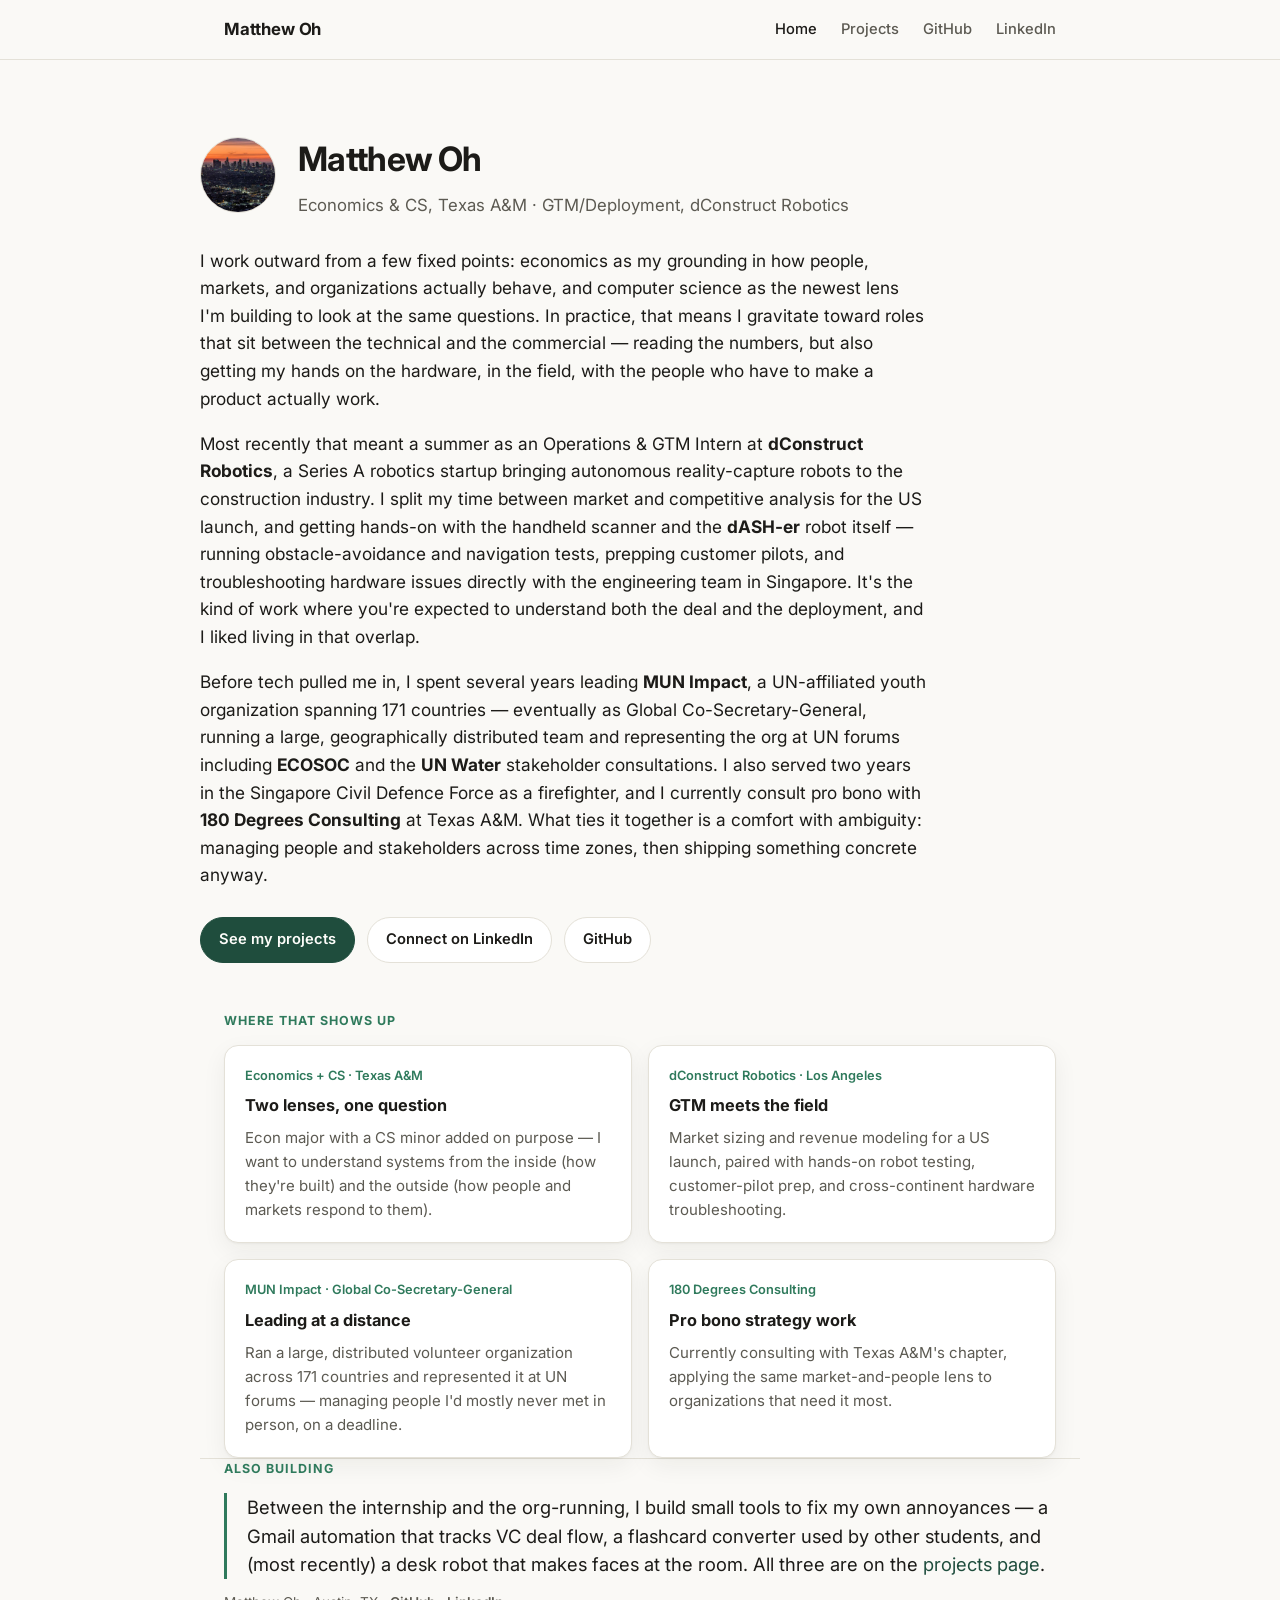
==== index.html @ 8cfd305f "Replace emoji data-URI favicon with d.ASH-er icon Co-Authored-By: Claude Sonnet 5 <noreply@anthropic" ====
<!doctype html>
<html lang="en">
<head>
<meta charset="utf-8" />
<meta name="viewport" content="width=device-width, initial-scale=1" />
<title>Matthew Oh</title>
<meta name="description" content="Matthew Oh — Economics & CS at Texas A&M, GTM/deployment work at dConstruct Robotics, global leadership at MUN Impact." />
<link rel="icon" type="image/png" href="assets/img/favicon.png" />
<link rel="preconnect" href="https://fonts.googleapis.com">
<link rel="preconnect" href="https://fonts.gstatic.com" crossorigin>
<link href="https://fonts.googleapis.com/css2?family=Inter:wght@400;500;600;700&display=swap" rel="stylesheet">
<link rel="stylesheet" href="assets/css/style.css" />
</head>
<body>

<nav class="site-nav">
  <div class="wrap">
    <a class="brand" href="index.html">Matthew Oh</a>
    <div class="nav-links">
      <a class="active" href="index.html">Home</a>
      <a href="projects.html">Projects</a>
      <a class="icon-link" href="https://github.com/mohjique" target="_blank" rel="noopener">GitHub</a>
      <a class="icon-link" href="https://www.linkedin.com/in/matthewohjk/" target="_blank" rel="noopener">LinkedIn</a>
    </div>
  </div>
</nav>

<header class="hero wrap">
  <div class="hero-top">
    <img class="avatar" src="assets/img/avatar.jpg" alt="Matthew Oh" />
    <div>
      <h1>Matthew Oh</h1>
      <p class="tagline">Economics &amp; CS, Texas A&amp;M · GTM/Deployment, dConstruct Robotics</p>
    </div>
  </div>

  <p class="lede">
    I work outward from a few fixed points: economics as my grounding in how people, markets,
    and organizations actually behave, and computer science as the newest lens I'm building to
    look at the same questions. In practice, that means I gravitate toward roles that sit
    between the technical and the commercial &mdash; reading the numbers, but also getting my
    hands on the hardware, in the field, with the people who have to make a product actually
    work.
  </p>

  <p class="lede">
    Most recently that meant a summer as an Operations &amp; GTM Intern at
    <strong>dConstruct Robotics</strong>, a Series&nbsp;A robotics startup bringing autonomous
    reality-capture robots to the construction industry. I split my time between market and
    competitive analysis for the US launch, and getting hands-on with the handheld scanner and
    the <strong>dASH-er</strong> robot itself &mdash; running obstacle-avoidance and navigation
    tests, prepping customer pilots, and troubleshooting hardware issues directly with the
    engineering team in Singapore. It's the kind of work where you're expected to understand
    both the deal and the deployment, and I liked living in that overlap.
  </p>

  <p class="lede">
    Before tech pulled me in, I spent several years leading <strong>MUN Impact</strong>, a
    UN-affiliated youth organization spanning 171 countries &mdash; eventually as Global
    Co-Secretary-General, running a large, geographically distributed team and representing the
    org at UN forums including <strong>ECOSOC</strong> and the <strong>UN Water</strong>
    stakeholder consultations. I also served two years in the Singapore Civil Defence Force as a
    firefighter, and I currently consult pro bono with <strong>180&nbsp;Degrees Consulting</strong>
    at Texas A&amp;M. What ties it together is a comfort with ambiguity: managing people and
    stakeholders across time zones, then shipping something concrete anyway.
  </p>

  <div class="cta-row">
    <a class="btn primary" href="projects.html">See my projects</a>
    <a class="btn" href="https://www.linkedin.com/in/matthewohjk/" target="_blank" rel="noopener">Connect on LinkedIn</a>
    <a class="btn" href="https://github.com/mohjique" target="_blank" rel="noopener">GitHub</a>
  </div>
</header>

<section class="wrap">
  <p class="section-label">Where that shows up</p>
  <div class="grid">
    <div class="card">
      <span class="meta">Economics + CS &middot; Texas A&amp;M</span>
      <h3>Two lenses, one question</h3>
      <p>Econ major with a CS minor added on purpose &mdash; I want to understand systems from the
      inside (how they're built) and the outside (how people and markets respond to them).</p>
    </div>
    <div class="card">
      <span class="meta">dConstruct Robotics &middot; Los Angeles</span>
      <h3>GTM meets the field</h3>
      <p>Market sizing and revenue modeling for a US launch, paired with hands-on robot testing,
      customer-pilot prep, and cross-continent hardware troubleshooting.</p>
    </div>
    <div class="card">
      <span class="meta">MUN Impact &middot; Global Co-Secretary-General</span>
      <h3>Leading at a distance</h3>
      <p>Ran a large, distributed volunteer organization across 171 countries and represented it
      at UN forums &mdash; managing people I'd mostly never met in person, on a deadline.</p>
    </div>
    <div class="card">
      <span class="meta">180 Degrees Consulting</span>
      <h3>Pro bono strategy work</h3>
      <p>Currently consulting with Texas A&amp;M's chapter, applying the same market-and-people
      lens to organizations that need it most.</p>
    </div>
  </div>
</section>

<section class="wrap">
  <p class="section-label">Also building</p>
  <p class="pull">
    Between the internship and the org-running, I build small tools to fix my own annoyances
    &mdash; a Gmail automation that tracks VC deal flow, a flashcard converter used by other
    students, and (most recently) a desk robot that makes faces at the room. All three are on
    the <a href="projects.html">projects page</a>.
  </p>
</section>

<footer class="wrap">
  <p>Matthew Oh &middot; Austin, TX &middot;
    <a href="https://github.com/mohjique" target="_blank" rel="noopener">GitHub</a> &middot;
    <a href="https://www.linkedin.com/in/matthewohjk/" target="_blank" rel="noopener">LinkedIn</a>
  </p>
</footer>

</body>
</html>
---- assets/css/style.css ----
/* ---------- Design tokens ---------- */
:root {
  --bg: #faf9f6;
  --bg-alt: #f1efe9;
  --surface: #ffffff;
  --border: #e4e1d8;
  --text: #1c1b18;
  --text-muted: #5c5a52;
  --accent: #1f4d3d;
  --accent-bright: #2f7a5c;
  --accent-soft: #e7efe9;
  --tag-bg: #eeece3;
  --shadow: 0 1px 2px rgba(28, 27, 24, 0.04), 0 8px 24px rgba(28, 27, 24, 0.06);
  --radius: 14px;
  --max-w: 880px;
  font-size: 16px;
}

@media (prefers-color-scheme: dark) {
  :root {
    --bg: #14140f;
    --bg-alt: #191a15;
    --surface: #1d1e18;
    --border: #303228;
    --text: #ece9e0;
    --text-muted: #a7a495;
    --accent: #8fd6b4;
    --accent-bright: #b3e6c8;
    --accent-soft: #1f2b22;
    --tag-bg: #262820;
    --shadow: 0 1px 2px rgba(0, 0, 0, 0.3), 0 8px 24px rgba(0, 0, 0, 0.35);
  }
}

* { box-sizing: border-box; }

html { scroll-behavior: smooth; }

body {
  margin: 0;
  background: var(--bg);
  color: var(--text);
  font-family: "Inter", -apple-system, BlinkMacSystemFont, "Segoe UI", Roboto, sans-serif;
  line-height: 1.6;
  -webkit-font-smoothing: antialiased;
}

a { color: var(--accent); text-decoration: none; }
a:hover { color: var(--accent-bright); }

img { max-width: 100%; display: block; }

.wrap {
  max-width: var(--max-w);
  margin: 0 auto;
  padding: 0 24px;
}

/* ---------- Nav ---------- */
.site-nav {
  position: sticky;
  top: 0;
  z-index: 10;
  background: color-mix(in srgb, var(--bg) 88%, transparent);
  backdrop-filter: blur(10px);
  border-bottom: 1px solid var(--border);
}

.site-nav .wrap {
  display: flex;
  align-items: center;
  justify-content: space-between;
  padding-top: 16px;
  padding-bottom: 16px;
}

.brand {
  font-weight: 700;
  font-size: 1.05rem;
  color: var(--text);
  letter-spacing: -0.01em;
}

.nav-links {
  display: flex;
  align-items: center;
  gap: 24px;
  font-size: 0.92rem;
  font-weight: 500;
}

.nav-links a { color: var(--text-muted); }
.nav-links a.active,
.nav-links a:hover { color: var(--text); }

.nav-links .icon-link {
  display: inline-flex;
  align-items: center;
  gap: 6px;
}

/* ---------- Hero ---------- */
.hero {
  padding: 72px 0 48px;
}

.hero-top {
  display: flex;
  align-items: center;
  gap: 22px;
  margin-bottom: 28px;
}

.avatar {
  width: 76px;
  height: 76px;
  border-radius: 50%;
  border: 1px solid var(--border);
  object-fit: cover;
}

.hero h1 {
  font-size: 2.1rem;
  margin: 0 0 6px;
  letter-spacing: -0.02em;
}

.tagline {
  color: var(--text-muted);
  font-size: 1.05rem;
  margin: 0;
}

.hero p.lede {
  font-size: 1.08rem;
  max-width: 66ch;
}

.hero .cta-row {
  display: flex;
  gap: 12px;
  flex-wrap: wrap;
  margin-top: 28px;
}

.btn {
  display: inline-flex;
  align-items: center;
  gap: 8px;
  padding: 10px 18px;
  border-radius: 999px;
  font-weight: 600;
  font-size: 0.92rem;
  border: 1px solid var(--border);
  color: var(--text);
  background: var(--surface);
  transition: border-color 0.15s ease, transform 0.15s ease;
}

.btn:hover { border-color: var(--accent-bright); color: var(--text); transform: translateY(-1px); }

.btn.primary {
  background: var(--accent);
  border-color: var(--accent);
  color: #fdfdfa;
}

.btn.primary:hover { background: var(--accent-bright); border-color: var(--accent-bright); color: #10120e; }

/* ---------- Sections ---------- */
section { padding: 40px 0; }
section + section { border-top: 1px solid var(--border); }

.section-label {
  text-transform: uppercase;
  letter-spacing: 0.08em;
  font-size: 0.78rem;
  font-weight: 700;
  color: var(--accent-bright);
  margin: 0 0 14px;
}

h2 {
  font-size: 1.4rem;
  letter-spacing: -0.01em;
  margin: 0 0 18px;
}

/* ---------- Highlight grid (index) ---------- */
.grid {
  display: grid;
  grid-template-columns: repeat(2, 1fr);
  gap: 16px;
}

.card {
  background: var(--surface);
  border: 1px solid var(--border);
  border-radius: var(--radius);
  padding: 20px;
  box-shadow: var(--shadow);
}

.card h3 {
  margin: 0 0 8px;
  font-size: 1.02rem;
}

.card p {
  margin: 0;
  color: var(--text-muted);
  font-size: 0.94rem;
}

.card .meta {
  display: block;
  font-size: 0.8rem;
  color: var(--accent-bright);
  font-weight: 600;
  margin-bottom: 6px;
}

/* ---------- Pull quote ---------- */
.pull {
  font-size: 1.15rem;
  line-height: 1.55;
  color: var(--text);
  border-left: 3px solid var(--accent-bright);
  padding-left: 20px;
  margin: 8px 0;
}

/* ---------- Project cards (projects.html) ---------- */
.project-card {
  background: var(--surface);
  border: 1px solid var(--border);
  border-radius: var(--radius);
  padding: 26px;
  box-shadow: var(--shadow);
  margin-bottom: 20px;
}

.project-card .project-head {
  display: flex;
  align-items: baseline;
  justify-content: space-between;
  gap: 12px;
  flex-wrap: wrap;
  margin-bottom: 8px;
}

.project-card h3 { margin: 0; font-size: 1.15rem; }

.project-card .links {
  font-size: 0.86rem;
  font-weight: 600;
  white-space: nowrap;
}

.project-card p { color: var(--text-muted); margin: 0 0 12px; }
.project-card p:last-of-type { margin-bottom: 0; }

.tags {
  display: flex;
  flex-wrap: wrap;
  gap: 8px;
  margin-top: 14px;
}

.tag {
  background: var(--tag-bg);
  color: var(--text-muted);
  font-size: 0.76rem;
  font-weight: 600;
  padding: 4px 10px;
  border-radius: 999px;
}

.stat {
  font-size: 0.8rem;
  color: var(--accent-bright);
  font-weight: 600;
}

.tag {
  display: inline-flex;
  align-items: center;
  gap: 4px;
}

.tag svg { fill: currentColor; }

.tag-telegram { color: #229ed9; }

/* ---------- Live embeds (projects.html) ---------- */
.embed-wrap {
  border: 1px solid var(--border);
  border-radius: 10px;
  overflow: hidden;
  margin: 16px 0 8px;
  background: var(--bg-alt);
}

.embed-wrap iframe {
  width: 100%;
  height: 360px;
  border: 0;
  display: block;
}

.embed-caption {
  font-size: 0.8rem;
  margin: 0 0 18px;
}

.embed-caption a { font-weight: 600; }

.telegram-cta {
  background: #229ed9;
  border-color: #229ed9;
  color: #fdfdfa;
  margin-bottom: 18px;
}

.telegram-cta svg { fill: currentColor; }

.telegram-cta:hover {
  background: #1c86ba;
  border-color: #1c86ba;
  color: #fdfdfa;
}

/* ---------- Dasher gallery ---------- */
.dasher-intro { color: var(--text-muted); margin-bottom: 20px; max-width: 68ch; }

.dasher-grid {
  display: grid;
  grid-template-columns: repeat(4, 1fr);
  gap: 12px;
}

.dasher-tile {
  background: var(--surface);
  border: 1px solid var(--border);
  border-radius: 12px;
  overflow: hidden;
  box-shadow: var(--shadow);
}

.dasher-tile img { width: 100%; height: auto; background: var(--bg-alt); }

.dasher-tile .label {
  padding: 8px 10px;
  font-size: 0.76rem;
  font-weight: 600;
  color: var(--text-muted);
  text-align: center;
}

.dasher-photos {
  display: grid;
  grid-template-columns: repeat(2, 1fr);
  gap: 12px;
  margin-top: 12px;
}

.dasher-photos img {
  width: 100%;
  height: auto;
  border: 1px solid var(--border);
  border-radius: 12px;
  box-shadow: var(--shadow);
  background: var(--bg-alt);
}

/* ---------- Featured-in list ---------- */
.feature-item {
  display: flex;
  gap: 16px;
  padding: 18px 0;
  border-bottom: 1px solid var(--border);
}

.feature-item:last-child { border-bottom: none; }

.feature-date {
  flex: 0 0 64px;
  color: var(--text-muted);
  font-size: 0.82rem;
  font-weight: 600;
  padding-top: 2px;
}

.feature-body h3 { margin: 0 0 4px; font-size: 1rem; }
.feature-body p { margin: 0; color: var(--text-muted); font-size: 0.92rem; }
.feature-body .src { font-size: 0.78rem; color: var(--accent-bright); font-weight: 600; }

/* ---------- Footer ---------- */
footer {
  padding: 36px 0 64px;
  color: var(--text-muted);
  font-size: 0.85rem;
}

footer a { color: var(--text-muted); font-weight: 600; }
footer a:hover { color: var(--accent-bright); }

/* ---------- Responsive ---------- */
@media (max-width: 640px) {
  .hero { padding: 48px 0 32px; }
  .hero h1 { font-size: 1.7rem; }
  .grid { grid-template-columns: 1fr; }
  .dasher-grid { grid-template-columns: repeat(2, 1fr); }
  .hero-top { gap: 16px; }
  .avatar { width: 60px; height: 60px; }
  .embed-wrap iframe { height: 280px; }
}
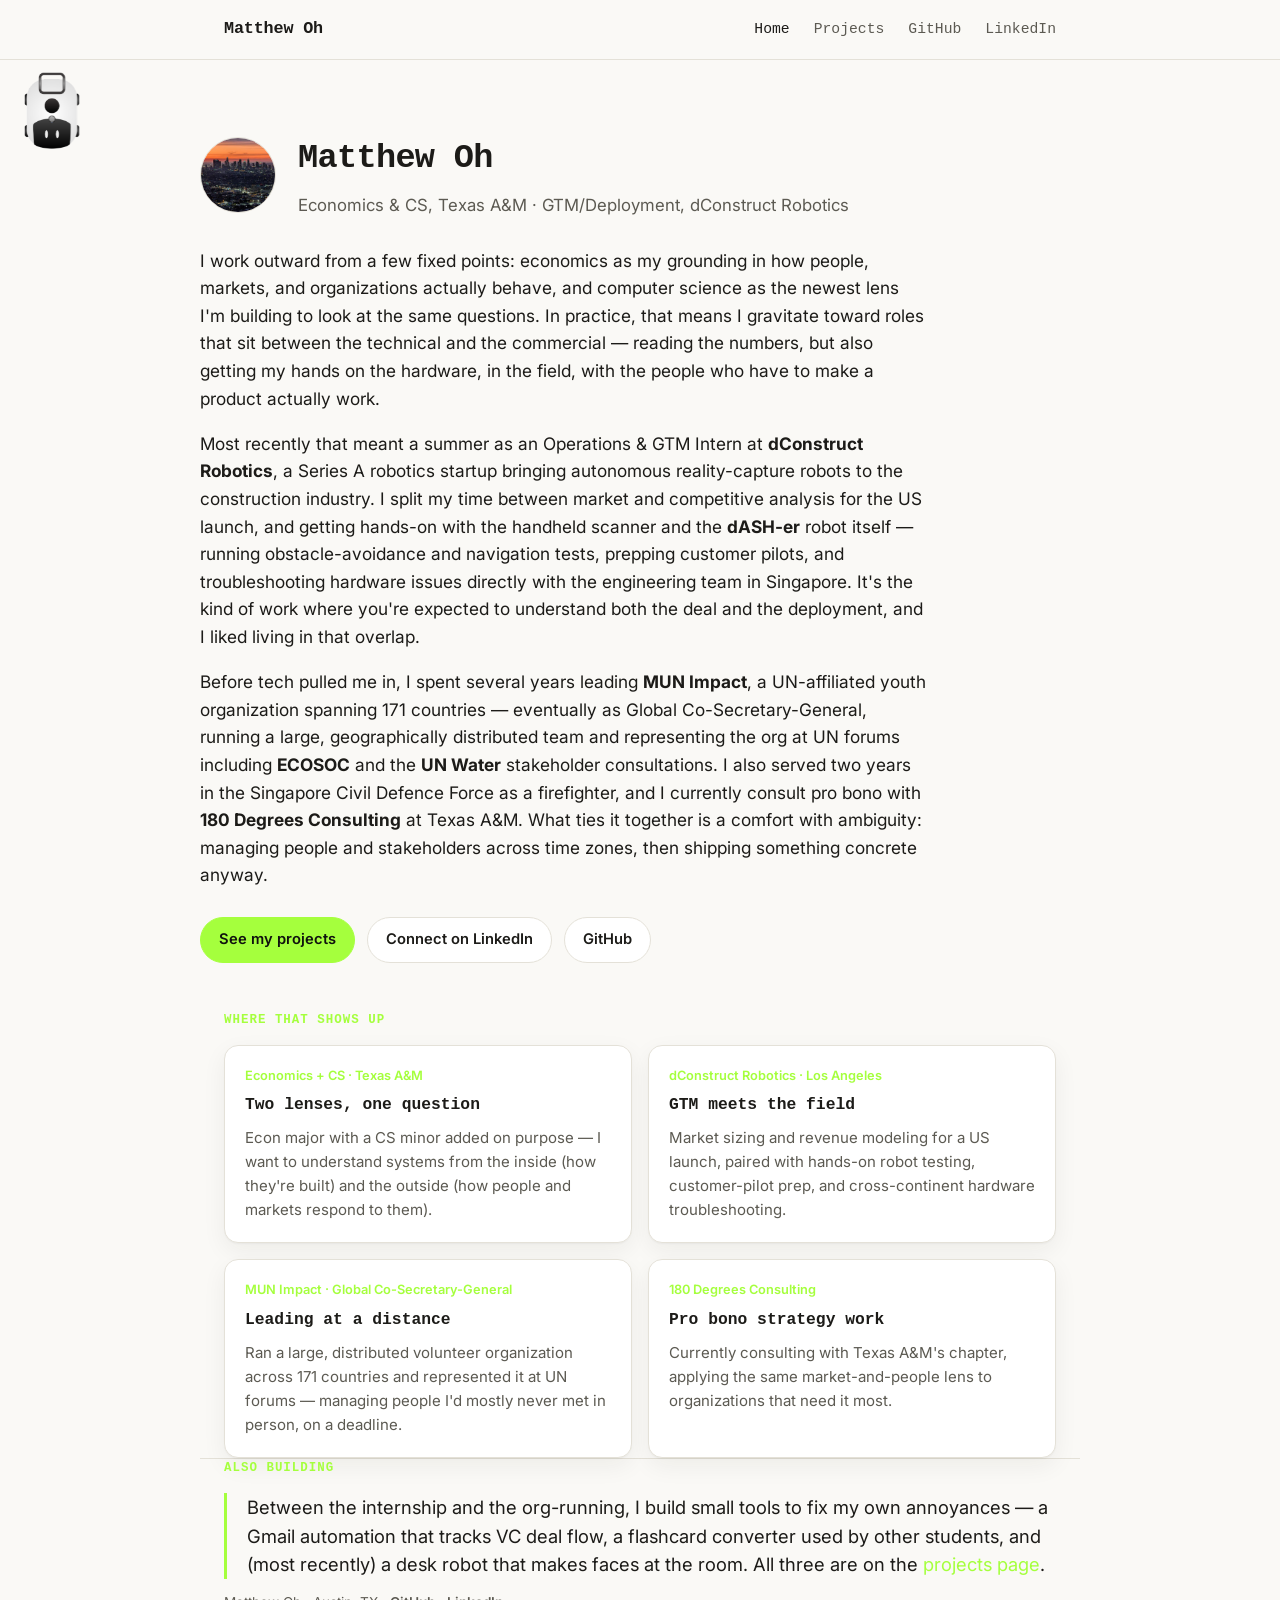
==== commit 7ddcb9d8: "Add wandering d.ASH-er sprite to page backgrounds A small fixed-position sprite that roams the viewp" ====
--- a/index.html
+++ b/index.html
@@ -12,6 +12,10 @@
 <link rel="stylesheet" href="assets/css/style.css" />
 </head>
 <body>
+
+<div id="dasher-buddy" class="dasher-buddy" aria-hidden="true">
+  <img class="dasher-buddy-sprite" src="assets/img/sprite.png" alt="" />
+</div>
 
 <nav class="site-nav">
   <div class="wrap">
@@ -119,5 +123,6 @@
   </p>
 </footer>
 
+<script src="assets/js/dasher-buddy.js" defer></script>
 </body>
 </html>
--- a/assets/css/style.css
+++ b/assets/css/style.css
@@ -6,8 +6,8 @@
   --border: #e4e1d8;
   --text: #1c1b18;
   --text-muted: #5c5a52;
-  --accent: #1f4d3d;
-  --accent-bright: #2f7a5c;
+  --accent: #a5ff3d;
+  --accent-bright: #a5ff3d;
   --accent-soft: #e7efe9;
   --tag-bg: #eeece3;
   --shadow: 0 1px 2px rgba(28, 27, 24, 0.04), 0 8px 24px rgba(28, 27, 24, 0.06);
@@ -24,8 +24,8 @@
     --border: #303228;
     --text: #ece9e0;
     --text-muted: #a7a495;
-    --accent: #8fd6b4;
-    --accent-bright: #b3e6c8;
+    --accent: #2fff00;
+    --accent-bright: #2fff00;
     --accent-soft: #1f2b22;
     --tag-bg: #262820;
     --shadow: 0 1px 2px rgba(0, 0, 0, 0.3), 0 8px 24px rgba(0, 0, 0, 0.35);
@@ -47,6 +47,8 @@
 
 a { color: var(--accent); text-decoration: none; }
 a:hover { color: var(--accent-bright); }
+
+h1, h2, h3 { font-family: "Courier New", Courier, monospace; }
 
 img { max-width: 100%; display: block; }
 
@@ -75,23 +77,27 @@
 }
 
 .brand {
+  font-family: "Courier New", Courier, monospace;
   font-weight: 700;
   font-size: 1.05rem;
   color: var(--text);
   letter-spacing: -0.01em;
 }
 
+.brand:hover { color: var(--accent); }
+
 .nav-links {
   display: flex;
   align-items: center;
   gap: 24px;
+  font-family: "Courier New", Courier, monospace;
   font-size: 0.92rem;
   font-weight: 500;
 }
 
 .nav-links a { color: var(--text-muted); }
-.nav-links a.active,
-.nav-links a:hover { color: var(--text); }
+.nav-links a.active { color: var(--text); }
+.nav-links a:hover { color: var(--accent); }
 
 .nav-links .icon-link {
   display: inline-flex;
@@ -136,6 +142,18 @@
   max-width: 66ch;
 }
 
+/* .hero's padding shorthand zeroes out .wrap's 24px side padding on this
+   element; restore it so the header lines up with everything else in .wrap
+   (section labels, and .project-card's outer edge, which has no side margin) */
+.projects-hero {
+  padding-left: 24px;
+  padding-right: 24px;
+}
+
+.projects-hero p.lede {
+  max-width: none;
+}
+
 .hero .cta-row {
   display: flex;
   gap: 12px;
@@ -162,7 +180,7 @@
 .btn.primary {
   background: var(--accent);
   border-color: var(--accent);
-  color: #fdfdfa;
+  color: #10120e;
 }
 
 .btn.primary:hover { background: var(--accent-bright); border-color: var(--accent-bright); color: #10120e; }
@@ -172,6 +190,7 @@
 section + section { border-top: 1px solid var(--border); }
 
 .section-label {
+  font-family: "Courier New", Courier, monospace;
   text-transform: uppercase;
   letter-spacing: 0.08em;
   font-size: 0.78rem;
@@ -260,6 +279,14 @@
 .project-card p { color: var(--text-muted); margin: 0 0 12px; }
 .project-card p:last-of-type { margin-bottom: 0; }
 
+.project-shot {
+  display: block;
+  width: 100%;
+  max-width: 340px;
+  height: auto;
+  margin: 14px auto 4px;
+}
+
 .tags {
   display: flex;
   flex-wrap: wrap;
@@ -309,17 +336,33 @@
 }
 
 .embed-caption {
-  font-size: 0.8rem;
-  margin: 0 0 18px;
-}
-
-.embed-caption a { font-weight: 600; }
+  font-size: 0.92rem;
+  margin: 0 0 12px;
+}
+
+.card-actions {
+  display: flex;
+  flex-wrap: wrap;
+  gap: 12px;
+  margin-bottom: 18px;
+}
+
+.sheets-cta {
+  background: #0f9d58;
+  border-color: #0f9d58;
+  color: #fdfdfa;
+}
+
+.sheets-cta:hover {
+  background: #0b8043;
+  border-color: #0b8043;
+  color: #fdfdfa;
+}
 
 .telegram-cta {
   background: #229ed9;
   border-color: #229ed9;
   color: #fdfdfa;
-  margin-bottom: 18px;
 }
 
 .telegram-cta svg { fill: currentColor; }
@@ -331,15 +374,17 @@
 }
 
 /* ---------- Dasher gallery ---------- */
-.dasher-intro { color: var(--text-muted); margin-bottom: 20px; max-width: 68ch; }
+.dasher-intro { color: var(--text-muted); margin-bottom: 20px; }
 
 .dasher-grid {
-  display: grid;
-  grid-template-columns: repeat(4, 1fr);
+  display: flex;
+  flex-wrap: wrap;
+  justify-content: center;
   gap: 12px;
 }
 
 .dasher-tile {
+  flex: 0 1 calc(25% - 9px);
   background: var(--surface);
   border: 1px solid var(--border);
   border-radius: 12px;
@@ -405,13 +450,44 @@
 footer a { color: var(--text-muted); font-weight: 600; }
 footer a:hover { color: var(--accent-bright); }
 
+/* ---------- Dasher buddy (wandering background sprite) ---------- */
+.dasher-buddy {
+  position: fixed;
+  top: 0;
+  left: 0;
+  width: 56px;
+  z-index: -1;
+  pointer-events: none;
+  will-change: transform;
+  transition: transform 4s cubic-bezier(0.45, 0, 0.55, 1);
+}
+
+.dasher-buddy-sprite {
+  display: block;
+  width: 100%;
+  height: auto;
+  animation: dasher-pulse 2.6s ease-in-out infinite;
+  transform-origin: 50% 50%;
+}
+
+@keyframes dasher-pulse {
+  0%, 100% { transform: scale(1); }
+  50% { transform: scale(1.08); }
+}
+
+@media (prefers-reduced-motion: reduce) {
+  .dasher-buddy { transition: none; }
+  .dasher-buddy-sprite { animation: none; }
+}
+
 /* ---------- Responsive ---------- */
 @media (max-width: 640px) {
   .hero { padding: 48px 0 32px; }
   .hero h1 { font-size: 1.7rem; }
   .grid { grid-template-columns: 1fr; }
-  .dasher-grid { grid-template-columns: repeat(2, 1fr); }
+  .dasher-tile { flex-basis: calc(50% - 6px); }
   .hero-top { gap: 16px; }
   .avatar { width: 60px; height: 60px; }
   .embed-wrap iframe { height: 280px; }
-}
+  .dasher-buddy { display: none; }
+}
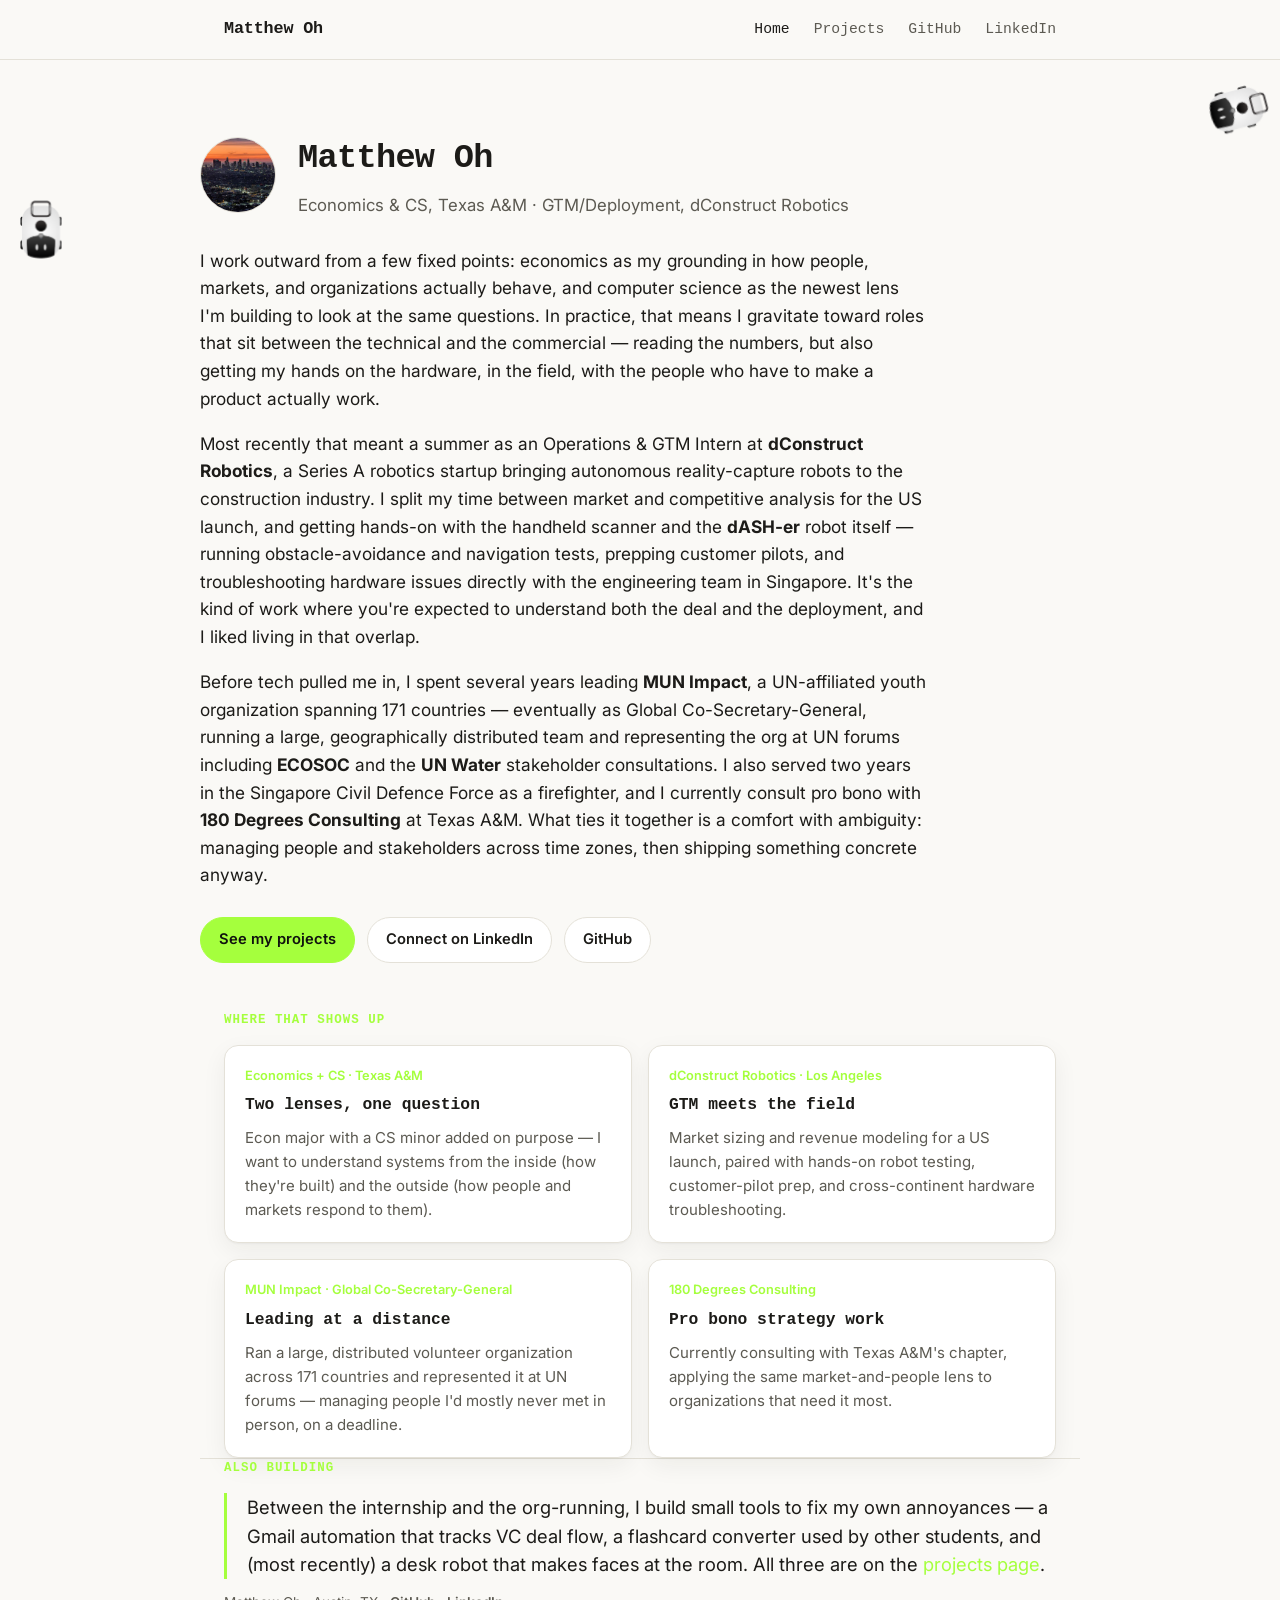
==== commit 41893802: "Add a second dasher-buddy sprite mirrored on the right Refactors the wander logic into a reusable in" ====
--- a/index.html
+++ b/index.html
@@ -14,6 +14,9 @@
 <body>
 
 <div id="dasher-buddy" class="dasher-buddy" aria-hidden="true">
+  <img class="dasher-buddy-sprite" src="assets/img/sprite.png" alt="" />
+</div>
+<div id="dasher-buddy-2" class="dasher-buddy" aria-hidden="true">
   <img class="dasher-buddy-sprite" src="assets/img/sprite.png" alt="" />
 </div>
 
--- a/assets/css/style.css
+++ b/assets/css/style.css
@@ -455,7 +455,7 @@
   position: fixed;
   top: 0;
   left: 0;
-  width: 56px;
+  width: 42px;
   z-index: -1;
   pointer-events: none;
   will-change: transform;
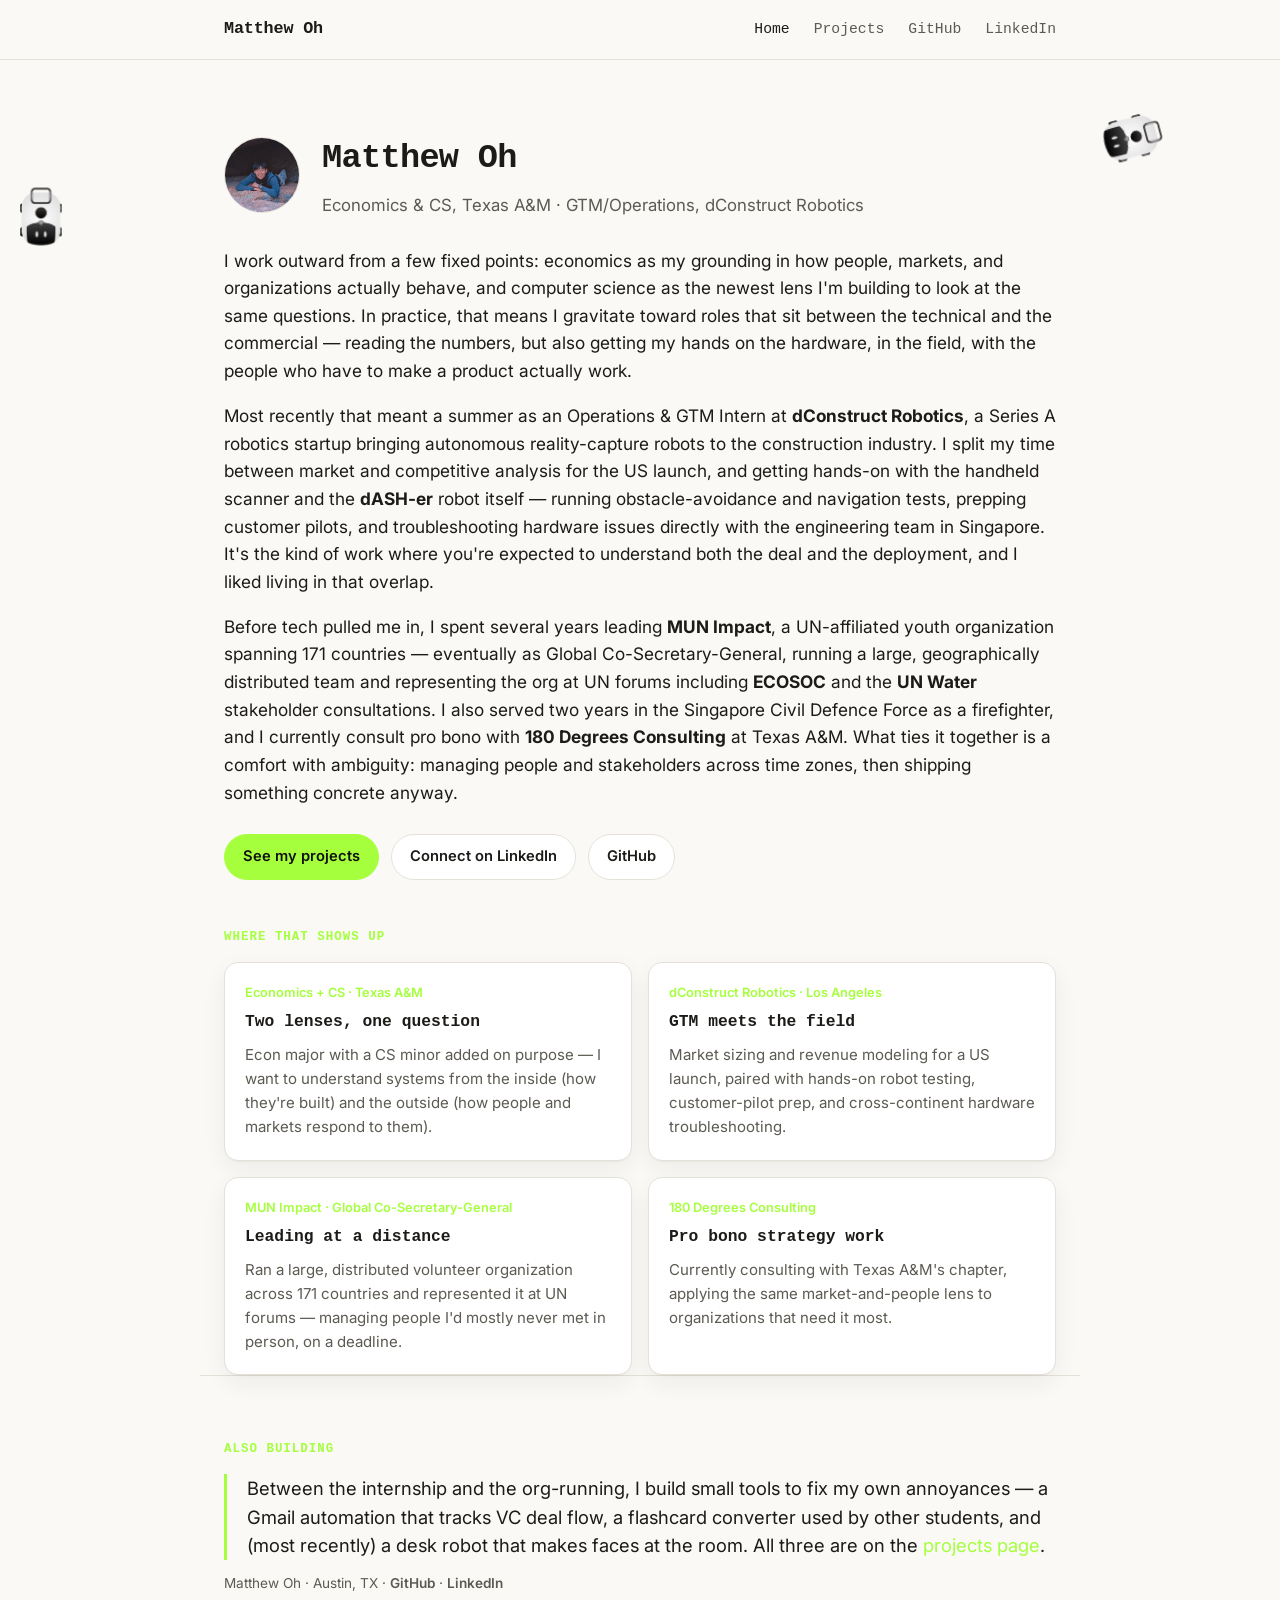
==== commit d630e21a: "Update homepage tagline: GTM/Deployment -> GTM/Operations Co-Authored-By: Claude Sonnet 5 <noreply@a" ====
--- a/index.html
+++ b/index.html
@@ -37,7 +37,7 @@
     <img class="avatar" src="assets/img/avatar.jpg" alt="Matthew Oh" />
     <div>
       <h1>Matthew Oh</h1>
-      <p class="tagline">Economics &amp; CS, Texas A&amp;M · GTM/Deployment, dConstruct Robotics</p>
+      <p class="tagline">Economics &amp; CS, Texas A&amp;M · GTM/Operations, dConstruct Robotics</p>
     </div>
   </div>
 
--- a/assets/css/style.css
+++ b/assets/css/style.css
@@ -107,7 +107,8 @@
 
 /* ---------- Hero ---------- */
 .hero {
-  padding: 72px 0 48px;
+  padding-top: 72px;
+  padding-bottom: 48px;
 }
 
 .hero-top {
@@ -139,19 +140,6 @@
 
 .hero p.lede {
   font-size: 1.08rem;
-  max-width: 66ch;
-}
-
-/* .hero's padding shorthand zeroes out .wrap's 24px side padding on this
-   element; restore it so the header lines up with everything else in .wrap
-   (section labels, and .project-card's outer edge, which has no side margin) */
-.projects-hero {
-  padding-left: 24px;
-  padding-right: 24px;
-}
-
-.projects-hero p.lede {
-  max-width: none;
 }
 
 .hero .cta-row {
@@ -187,7 +175,10 @@
 
 /* ---------- Sections ---------- */
 section { padding: 40px 0; }
-section + section { border-top: 1px solid var(--border); }
+/* section also carries .wrap, whose padding shorthand (higher specificity
+   than the bare "section" type selector) zeroes out top/bottom padding
+   regardless of source order -- match its specificity to actually win */
+section.wrap + section.wrap { padding-top: 64px; border-top: 1px solid var(--border); }
 
 .section-label {
   font-family: "Courier New", Courier, monospace;
@@ -482,7 +473,7 @@
 
 /* ---------- Responsive ---------- */
 @media (max-width: 640px) {
-  .hero { padding: 48px 0 32px; }
+  .hero { padding-top: 48px; padding-bottom: 32px; }
   .hero h1 { font-size: 1.7rem; }
   .grid { grid-template-columns: 1fr; }
   .dasher-tile { flex-basis: calc(50% - 6px); }
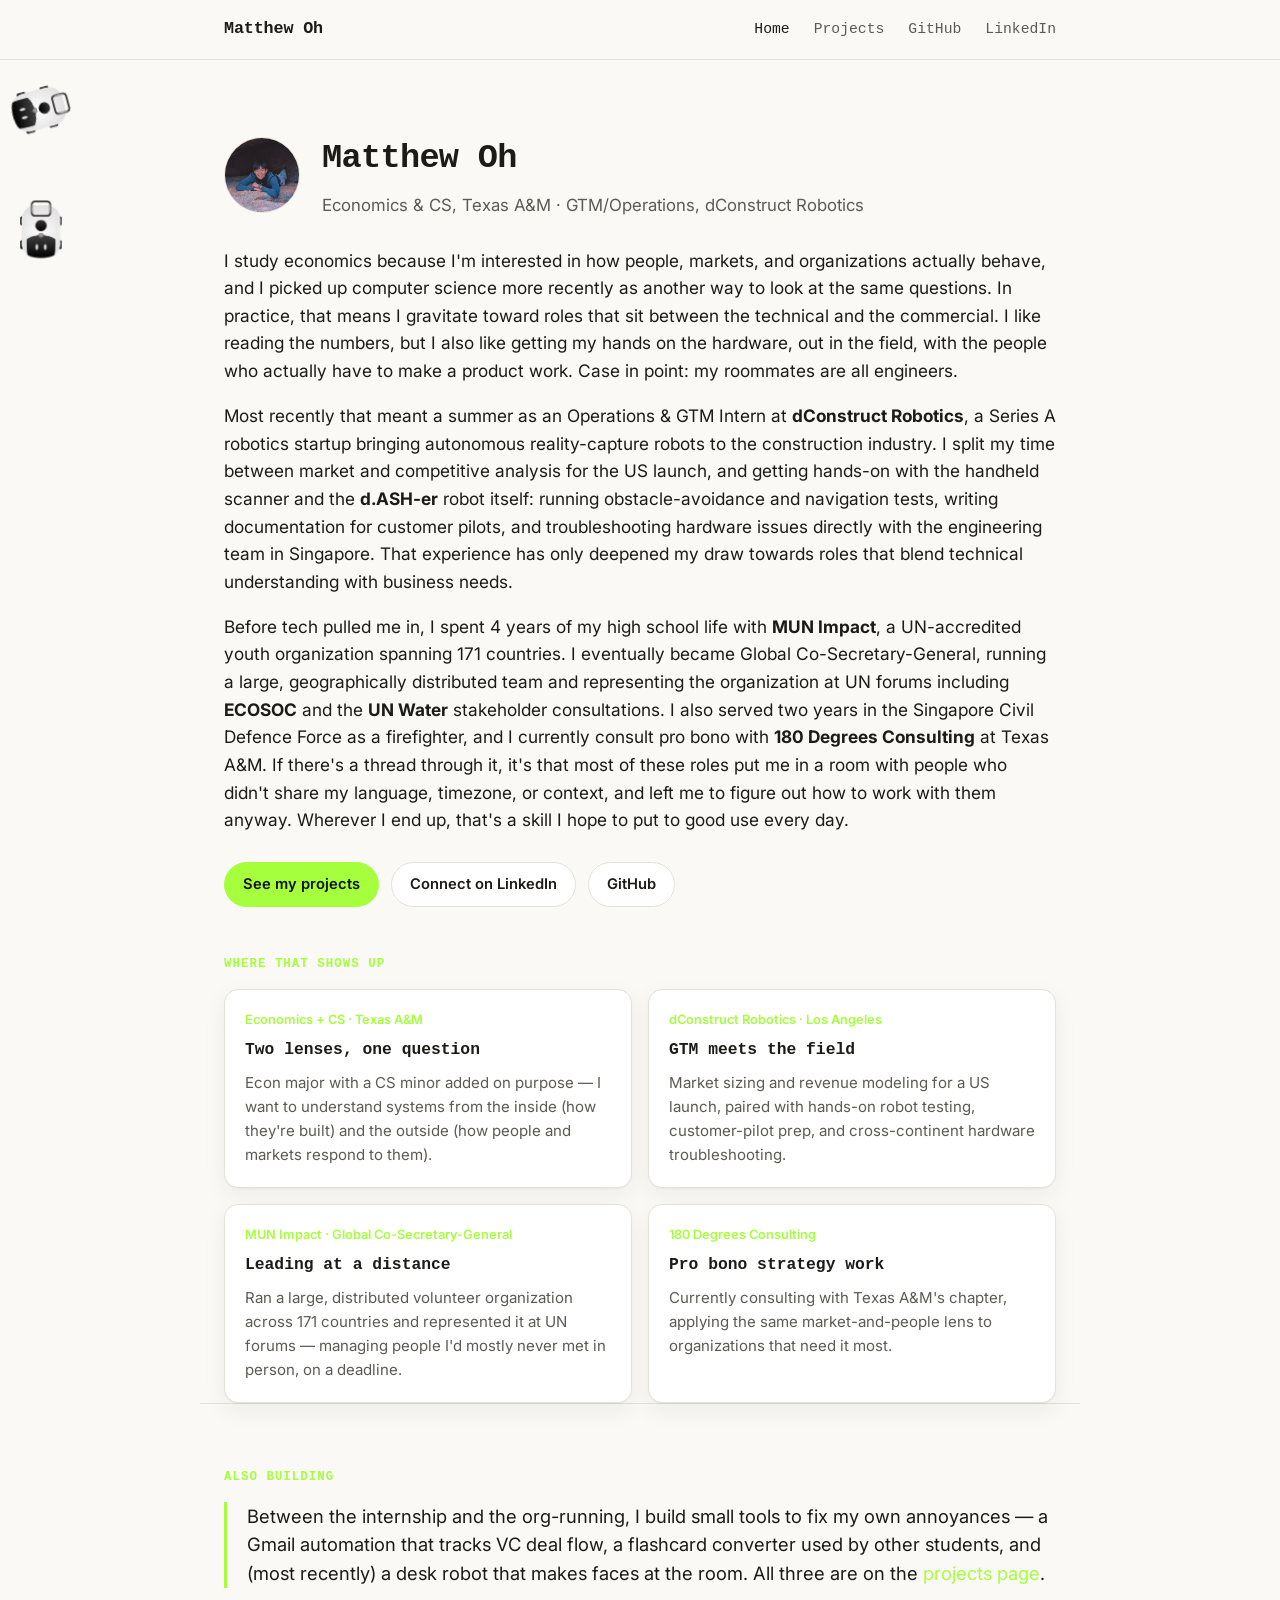
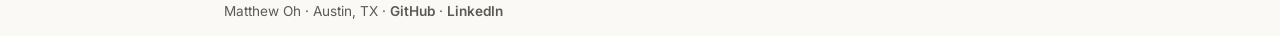
==== commit 5d416f6a: "Rewrite homepage bio copy Co-Authored-By: Claude Sonnet 5 <noreply@anthropic.com>" ====
--- a/index.html
+++ b/index.html
@@ -42,12 +42,12 @@
   </div>
 
   <p class="lede">
-    I work outward from a few fixed points: economics as my grounding in how people, markets,
-    and organizations actually behave, and computer science as the newest lens I'm building to
-    look at the same questions. In practice, that means I gravitate toward roles that sit
-    between the technical and the commercial &mdash; reading the numbers, but also getting my
-    hands on the hardware, in the field, with the people who have to make a product actually
-    work.
+    I study economics because I'm interested in how people, markets, and organizations actually
+    behave, and I picked up computer science more recently as another way to look at the same
+    questions. In practice, that means I gravitate toward roles that sit between the technical
+    and the commercial. I like reading the numbers, but I also like getting my hands on the
+    hardware, out in the field, with the people who actually have to make a product work. Case
+    in point: my roommates are all engineers.
   </p>
 
   <p class="lede">
@@ -55,21 +55,23 @@
     <strong>dConstruct Robotics</strong>, a Series&nbsp;A robotics startup bringing autonomous
     reality-capture robots to the construction industry. I split my time between market and
     competitive analysis for the US launch, and getting hands-on with the handheld scanner and
-    the <strong>dASH-er</strong> robot itself &mdash; running obstacle-avoidance and navigation
-    tests, prepping customer pilots, and troubleshooting hardware issues directly with the
-    engineering team in Singapore. It's the kind of work where you're expected to understand
-    both the deal and the deployment, and I liked living in that overlap.
+    the <strong>d.ASH-er</strong> robot itself: running obstacle-avoidance and navigation tests,
+    writing documentation for customer pilots, and troubleshooting hardware issues directly with
+    the engineering team in Singapore. That experience has only deepened my draw towards roles
+    that blend technical understanding with business needs.
   </p>
 
   <p class="lede">
-    Before tech pulled me in, I spent several years leading <strong>MUN Impact</strong>, a
-    UN-affiliated youth organization spanning 171 countries &mdash; eventually as Global
-    Co-Secretary-General, running a large, geographically distributed team and representing the
-    org at UN forums including <strong>ECOSOC</strong> and the <strong>UN Water</strong>
-    stakeholder consultations. I also served two years in the Singapore Civil Defence Force as a
-    firefighter, and I currently consult pro bono with <strong>180&nbsp;Degrees Consulting</strong>
-    at Texas A&amp;M. What ties it together is a comfort with ambiguity: managing people and
-    stakeholders across time zones, then shipping something concrete anyway.
+    Before tech pulled me in, I spent 4 years of my high school life with
+    <strong>MUN Impact</strong>, a UN-accredited youth organization spanning 171 countries. I
+    eventually became Global Co-Secretary-General, running a large, geographically distributed
+    team and representing the organization at UN forums including <strong>ECOSOC</strong> and
+    the <strong>UN Water</strong> stakeholder consultations. I also served two years in the
+    Singapore Civil Defence Force as a firefighter, and I currently consult pro bono with
+    <strong>180&nbsp;Degrees Consulting</strong> at Texas A&amp;M. If there's a thread through
+    it, it's that most of these roles put me in a room with people who didn't share my language,
+    timezone, or context, and left me to figure out how to work with them anyway. Wherever I end
+    up, that's a skill I hope to put to good use every day.
   </p>
 
   <div class="cta-row">
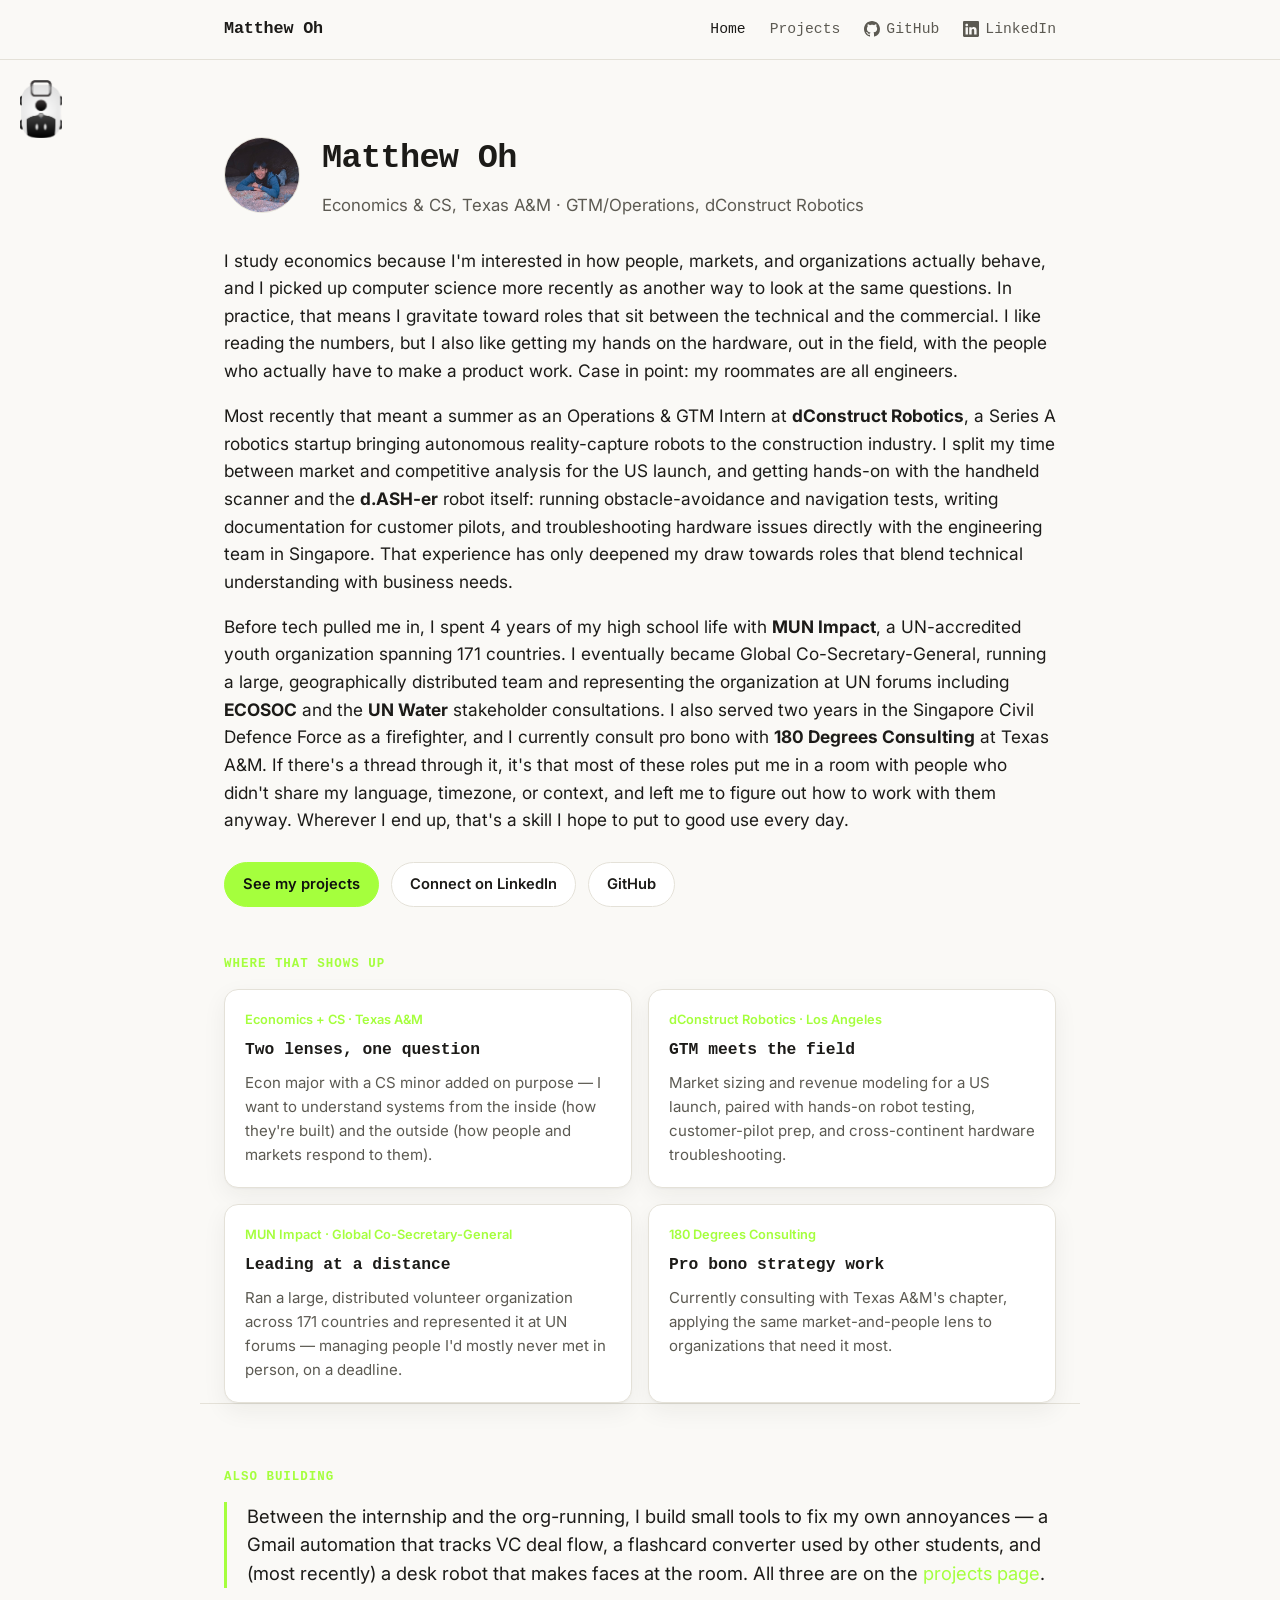
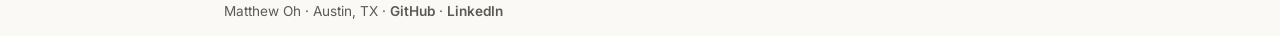
==== commit 45fbeebc: "Fix crowded mobile nav, add GitHub/LinkedIn icons Below 640px, "Matthew Oh" and "Home" had zero gap " ====
--- a/index.html
+++ b/index.html
@@ -26,8 +26,14 @@
     <div class="nav-links">
       <a class="active" href="index.html">Home</a>
       <a href="projects.html">Projects</a>
-      <a class="icon-link" href="https://github.com/mohjique" target="_blank" rel="noopener">GitHub</a>
-      <a class="icon-link" href="https://www.linkedin.com/in/matthewohjk/" target="_blank" rel="noopener">LinkedIn</a>
+      <a class="icon-link" href="https://github.com/mohjique" target="_blank" rel="noopener">
+        <svg viewBox="0 0 16 16" width="16" height="16" aria-hidden="true"><path d="M8 0C3.58 0 0 3.58 0 8c0 3.54 2.29 6.53 5.47 7.59.4.07.55-.17.55-.38 0-.19-.01-.82-.01-1.49-2.01.37-2.53-.49-2.69-.94-.09-.23-.48-.94-.82-1.13-.28-.15-.68-.52-.01-.53.63-.01 1.08.58 1.23.82.72 1.21 1.87.87 2.33.66.07-.52.28-.87.51-1.07-1.78-.2-3.64-.89-3.64-3.95 0-.87.31-1.59.82-2.15-.08-.2-.36-1.02.08-2.12 0 0 .67-.21 2.2.82.64-.18 1.32-.27 2-.27.68 0 1.36.09 2 .27 1.53-1.04 2.2-.82 2.2-.82.44 1.1.16 1.92.08 2.12.51.56.82 1.27.82 2.15 0 3.07-1.87 3.75-3.65 3.95.29.25.54.73.54 1.48 0 1.07-.01 1.93-.01 2.2 0 .21.15.46.55.38A8.013 8.013 0 0016 8c0-4.42-3.58-8-8-8z"/></svg>
+        <span class="icon-link-text">GitHub</span>
+      </a>
+      <a class="icon-link" href="https://www.linkedin.com/in/matthewohjk/" target="_blank" rel="noopener">
+        <svg viewBox="0 0 16 16" width="16" height="16" aria-hidden="true"><path d="M0 1.146C0 .513.526 0 1.175 0h13.65C15.474 0 16 .513 16 1.146v13.708c0 .633-.526 1.146-1.175 1.146H1.175C.526 16 0 15.487 0 14.854V1.146zm4.943 12.248V6.169H2.542v7.225h2.401zm-1.2-8.212c.837 0 1.358-.554 1.358-1.248-.015-.709-.52-1.248-1.342-1.248-.822 0-1.359.54-1.359 1.248 0 .694.521 1.248 1.327 1.248h.016zm4.908 8.212V9.359c0-.216.016-.432.08-.586.173-.431.568-.878 1.232-.878.869 0 1.216.662 1.216 1.634v3.865h2.401V9.25c0-2.22-1.184-3.252-2.764-3.252-1.274 0-1.845.7-2.165 1.193v.025h-.016a5.54 5.54 0 0 1 .016-.025V6.169h-2.4c.03.678 0 7.225 0 7.225h2.4z"/></svg>
+        <span class="icon-link-text">LinkedIn</span>
+      </a>
     </div>
   </div>
 </nav>
--- a/assets/css/style.css
+++ b/assets/css/style.css
@@ -105,6 +105,11 @@
   gap: 6px;
 }
 
+.nav-links .icon-link svg {
+  fill: currentColor;
+  flex-shrink: 0;
+}
+
 /* ---------- Hero ---------- */
 .hero {
   padding-top: 72px;
@@ -473,6 +478,10 @@
 
 /* ---------- Responsive ---------- */
 @media (max-width: 640px) {
+  .site-nav .wrap { padding-left: 16px; padding-right: 16px; }
+  .brand { font-size: 0.95rem; }
+  .nav-links { gap: 14px; font-size: 0.82rem; }
+  .icon-link-text { display: none; }
   .hero { padding-top: 48px; padding-bottom: 32px; }
   .hero h1 { font-size: 1.7rem; }
   .grid { grid-template-columns: 1fr; }
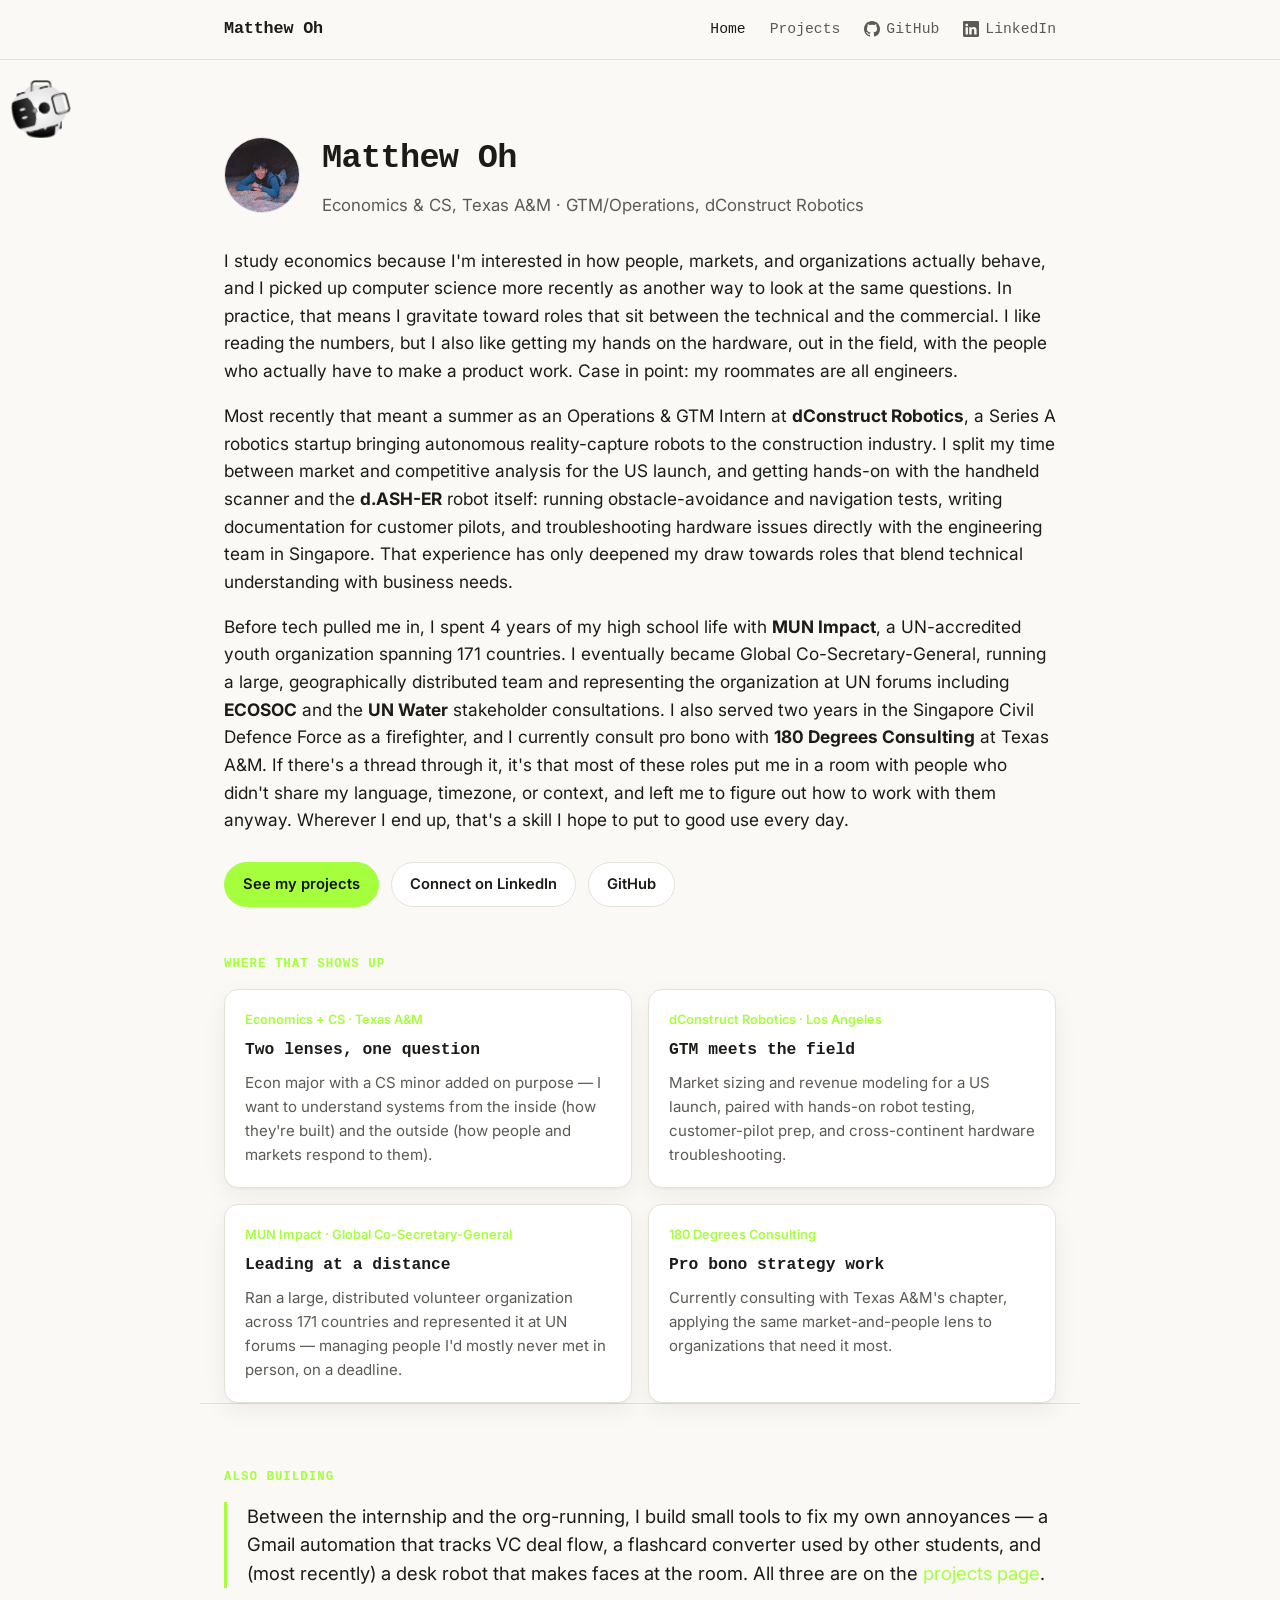
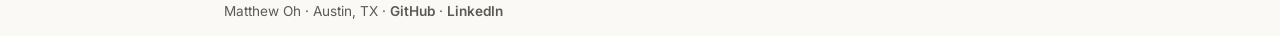
==== commit 3651be2f: "Rename d.ASH-er to d.ASH-ER throughout Co-Authored-By: Claude Sonnet 5 <noreply@anthropic.com>" ====
--- a/index.html
+++ b/index.html
@@ -61,7 +61,7 @@
     <strong>dConstruct Robotics</strong>, a Series&nbsp;A robotics startup bringing autonomous
     reality-capture robots to the construction industry. I split my time between market and
     competitive analysis for the US launch, and getting hands-on with the handheld scanner and
-    the <strong>d.ASH-er</strong> robot itself: running obstacle-avoidance and navigation tests,
+    the <strong>d.ASH-ER</strong> robot itself: running obstacle-avoidance and navigation tests,
     writing documentation for customer pilots, and troubleshooting hardware issues directly with
     the engineering team in Singapore. That experience has only deepened my draw towards roles
     that blend technical understanding with business needs.
--- a/assets/css/style.css
+++ b/assets/css/style.css
@@ -299,12 +299,6 @@
   border-radius: 999px;
 }
 
-.stat {
-  font-size: 0.8rem;
-  color: var(--accent-bright);
-  font-weight: 600;
-}
-
 .tag {
   display: inline-flex;
   align-items: center;
@@ -489,5 +483,5 @@
   .hero-top { gap: 16px; }
   .avatar { width: 60px; height: 60px; }
   .embed-wrap iframe { height: 280px; }
-  .dasher-buddy { display: none; }
-}
+  #dasher-buddy { display: none; }
+}
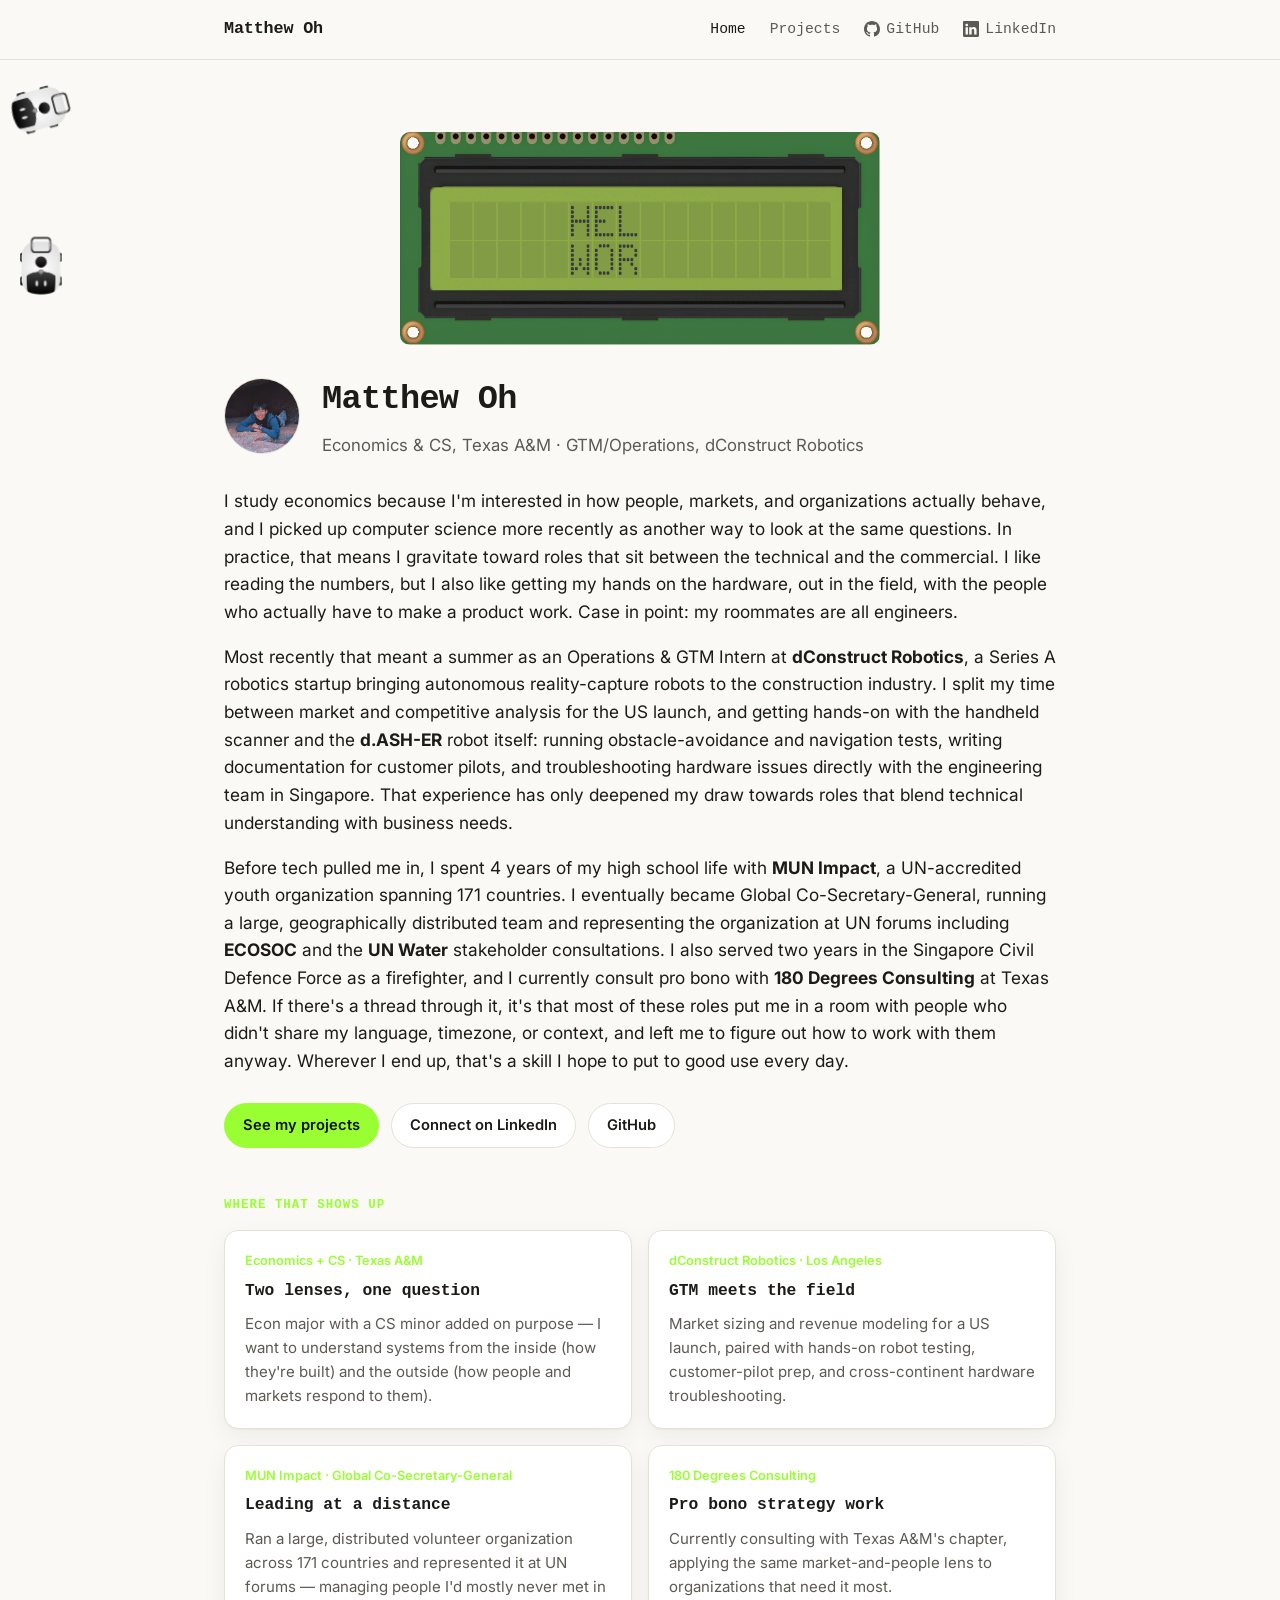
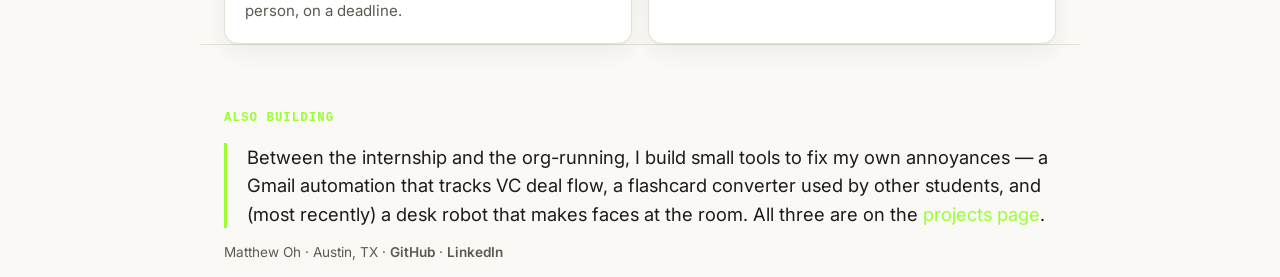
==== commit 757ccddb: "Add HELLO WORLD LCD gif above the homepage profile block Centered above the avatar/name/tagline row," ====
--- a/index.html
+++ b/index.html
@@ -39,6 +39,7 @@
 </nav>
 
 <header class="hero wrap">
+  <img class="hello-gif" src="assets/img/hello-world.gif" alt="LCD screen animating the words HELLO WORLD" />
   <div class="hero-top">
     <img class="avatar" src="assets/img/avatar.jpg" alt="Matthew Oh" />
     <div>
--- a/assets/css/style.css
+++ b/assets/css/style.css
@@ -6,8 +6,8 @@
   --border: #e4e1d8;
   --text: #1c1b18;
   --text-muted: #5c5a52;
-  --accent: #a5ff3d;
-  --accent-bright: #a5ff3d;
+  --accent: #99ff33;
+  --accent-bright: #99ff33;
   --accent-soft: #e7efe9;
   --tag-bg: #eeece3;
   --shadow: 0 1px 2px rgba(28, 27, 24, 0.04), 0 8px 24px rgba(28, 27, 24, 0.06);
@@ -24,8 +24,8 @@
     --border: #303228;
     --text: #ece9e0;
     --text-muted: #a7a495;
-    --accent: #2fff00;
-    --accent-bright: #2fff00;
+    --accent: #99ff33;
+    --accent-bright: #99ff33;
     --accent-soft: #1f2b22;
     --tag-bg: #262820;
     --shadow: 0 1px 2px rgba(0, 0, 0, 0.3), 0 8px 24px rgba(0, 0, 0, 0.35);
@@ -116,6 +116,15 @@
   padding-bottom: 48px;
 }
 
+.hello-gif {
+  display: block;
+  width: 100%;
+  max-width: 480px;
+  height: auto;
+  margin: 0 auto 28px;
+  border-radius: 10px;
+}
+
 .hero-top {
   display: flex;
   align-items: center;
@@ -283,6 +292,32 @@
   margin: 14px auto 4px;
 }
 
+.project-photos {
+  display: grid;
+  grid-template-columns: repeat(2, 1fr);
+  gap: 12px;
+  margin: 14px 0 4px;
+}
+
+.project-photos img {
+  width: 100%;
+  height: auto;
+  border: 1px solid var(--border);
+  border-radius: 12px;
+  box-shadow: var(--shadow);
+}
+
+.project-video {
+  display: block;
+  width: 100%;
+  max-width: 220px;
+  margin: 14px auto 4px;
+  border: 1px solid var(--border);
+  border-radius: 12px;
+  box-shadow: var(--shadow);
+  background: var(--bg-alt);
+}
+
 .tags {
   display: flex;
   flex-wrap: wrap;
@@ -308,6 +343,17 @@
 .tag svg { fill: currentColor; }
 
 .tag-telegram { color: #229ed9; }
+.tag-claude { color: #d97757; }
+
+.tag-gas { color: #4285f4; }
+.tag-gemini { color: #a142f4; }
+.tag-python { color: #4b8bbe; }
+.tag-tkinter { color: #f4b400; }
+.tag-applescript { color: #8e8e93; }
+.tag-esp32 { color: #e7352c; }
+.tag-epics { color: #5c6bc0; }
+.tag-esphome { color: #29abe2; }
+.tag-cpp { color: #00599c; }
 
 /* ---------- Live embeds (projects.html) ---------- */
 .embed-wrap {
